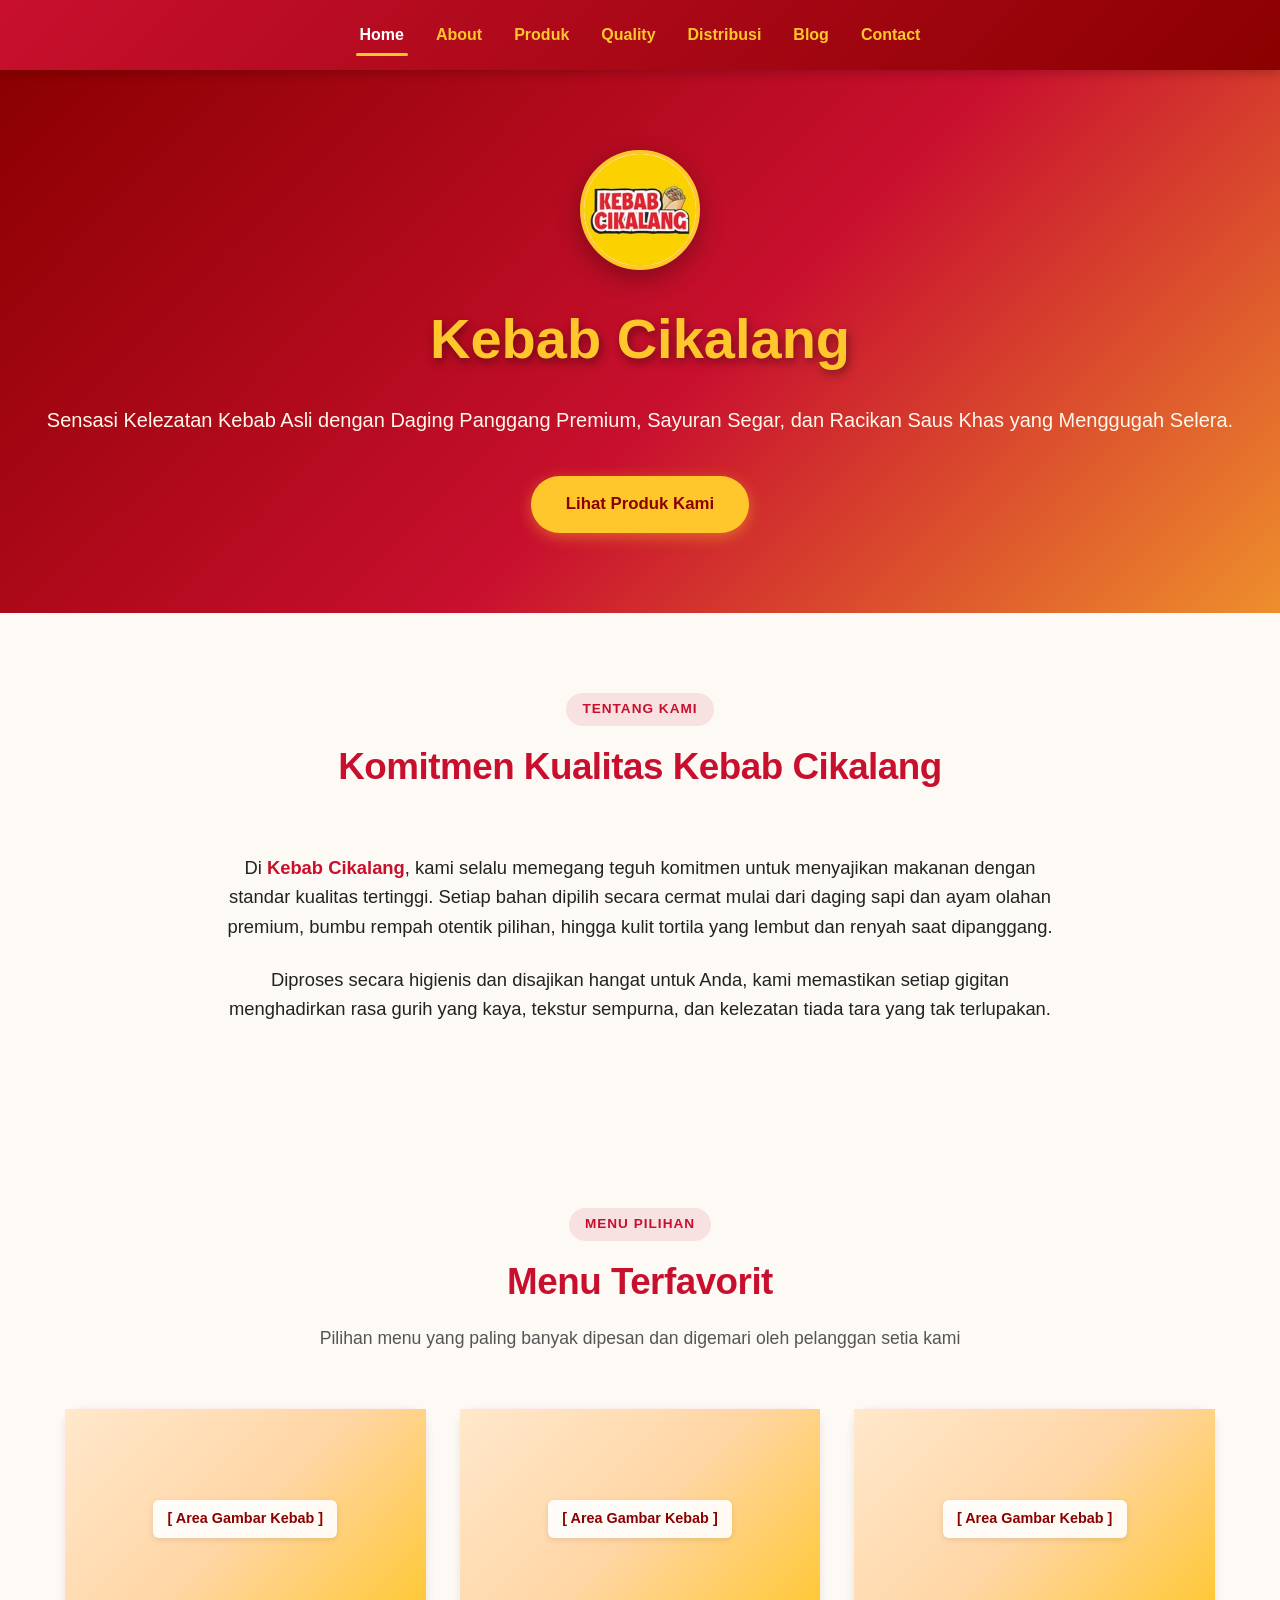
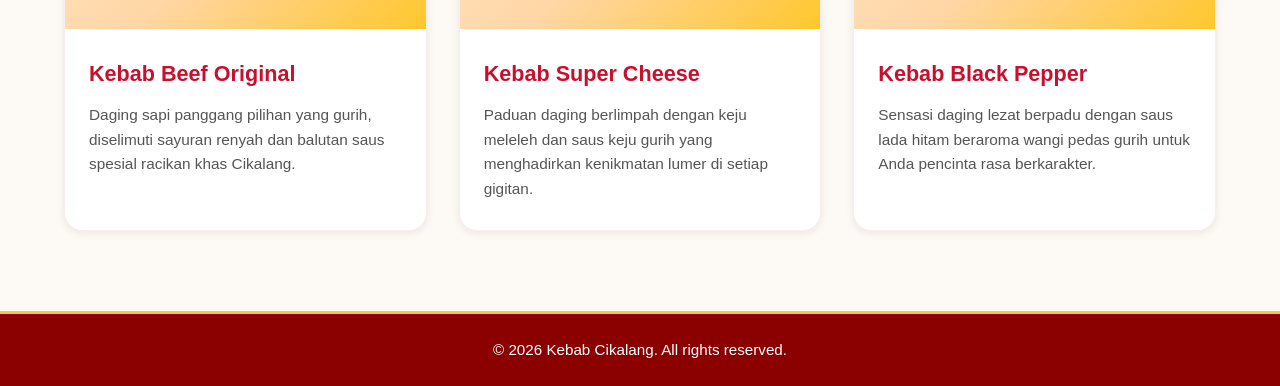
==== index.html @ d01268c8 "Commit pertama" ====
<!DOCTYPE html>
<html lang="id">
<head>
    <meta charset="UTF-8">
    <meta name="viewport" content="width=device-width, initial-scale=1.0">
    <title>Kebab Cikalang</title>
    <link rel="stylesheet" href="style.css">
</head>
<body>

    <!-- Header & Navigasi -->
    <header id="arfyn_header">
        <nav class="arfyn_navbar">

            <!-- Tombol Hamburger (Mobile) -->
            <button class="arfyn_hamburger" id="hamburger-btn" aria-label="Buka menu navigasi" aria-expanded="false">
                <span class="arfyn_bar"></span>
                <span class="arfyn_bar"></span>
                <span class="arfyn_bar"></span>
            </button>

            <!-- Daftar Menu Navigasi -->
            <ul class="arfyn_nav_menu" id="nav-menu">
                <li class="arfyn_nav_item"><a href="index.html" class="arfyn_nav_link active">Home</a></li>
                <li class="arfyn_nav_item"><a href="about.html" class="arfyn_nav_link">About</a></li>
                <li class="arfyn_nav_item"><a href="produk.html" class="arfyn_nav_link">Produk</a></li>
                <li class="arfyn_nav_item"><a href="quality.html" class="arfyn_nav_link">Quality</a></li>
                <li class="arfyn_nav_item"><a href="distribusi.html" class="arfyn_nav_link">Distribusi</a></li>
                <li class="arfyn_nav_item"><a href="blog.html" class="arfyn_nav_link">Blog</a></li>
                <li class="arfyn_nav_item"><a href="contact.html" class="arfyn_nav_link">Contact</a></li>
            </ul>
        </nav>
    </header>

    <!-- Konten Utama (Beranda) -->
    <main id="arfyn_main">
        <!-- 1. Hero Section -->
        <section class="arfyn_hero">
            <div class="arfyn_hero_content">
                <!-- Logo Bulat Kebab Cikalang -->
                <div class="arfyn_hero_logo">
                    <!-- Nanti masukkan file logo di atribut src, contoh: src="assets/logo.png" -->
                    <img src="assets/logo.jpg" alt="Logo Kebab Cikalang" class="arfyn_hero_logo_img" onerror="this.classList.add('img-fallback')">
                </div>

                <h1 class="arfyn_hero_title">Kebab Cikalang</h1>
                <p class="arfyn_hero_subtitle">
                    Sensasi Kelezatan Kebab Asli dengan Daging Panggang Premium, Sayuran Segar, dan Racikan Saus Khas yang Menggugah Selera.
                </p>
                <a href="produk.html" class="arfyn_btn arfyn_btn_primary">Lihat Produk Kami</a>
            </div>
        </section>

        <!-- 2. Sekilas Tentang Kami -->
        <section class="arfyn_about_section">
            <div class="arfyn_container">
                <div class="arfyn_section_heading">
                    <span class="arfyn_badge">Tentang Kami</span>
                    <h2 class="arfyn_section_title">Komitmen Kualitas Kebab Cikalang</h2>
                </div>
                <div class="arfyn_about_body">
                    <p>
                        Di <strong>Kebab Cikalang</strong>, kami selalu memegang teguh komitmen untuk menyajikan makanan dengan standar kualitas tertinggi. Setiap bahan dipilih secara cermat mulai dari daging sapi dan ayam olahan premium, bumbu rempah otentik pilihan, hingga kulit tortila yang lembut dan renyah saat dipanggang.
                    </p>
                    <p>
                        Diproses secara higienis dan disajikan hangat untuk Anda, kami memastikan setiap gigitan menghadirkan rasa gurih yang kaya, tekstur sempurna, dan kelezatan tiada tara yang tak terlupakan.
                    </p>
                </div>
            </div>
        </section>

        <!-- 3. Menu Andalan -->
        <section class="arfyn_menu_section">
            <div class="arfyn_container">
                <div class="arfyn_section_heading">
                    <span class="arfyn_badge">Menu Pilihan</span>
                    <h2 class="arfyn_section_title">Menu Terfavorit</h2>
                    <p class="arfyn_section_subtitle">Pilihan menu yang paling banyak dipesan dan digemari oleh pelanggan setia kami</p>
                </div>

                <div class="arfyn_grid_3">
                    <!-- Card 1 -->
                    <div class="arfyn_card">
                        <div class="arfyn_img_wrapper">
                            <!-- Nanti masukkan path gambar ke atribut src (misal: src="assets/kebab-beef.jpg") -->
                            <img src="" alt="Kebab Beef Original" class="arfyn_card_img">
                            <span class="arfyn_placeholder">[ Area Gambar Kebab ]</span>
                        </div>
                        <div class="arfyn_card_body">
                            <h3 class="arfyn_card_title">Kebab Beef Original</h3>
                            <p class="arfyn_card_desc">
                                Daging sapi panggang pilihan yang gurih, diselimuti sayuran renyah dan balutan saus spesial racikan khas Cikalang.
                            </p>
                        </div>
                    </div>

                    <!-- Card 2 -->
                    <div class="arfyn_card">
                        <div class="arfyn_img_wrapper">
                            <!-- Nanti masukkan path gambar ke atribut src (misal: src="assets/kebab-cheese.jpg") -->
                            <img src="" alt="Kebab Super Cheese" class="arfyn_card_img">
                            <span class="arfyn_placeholder">[ Area Gambar Kebab ]</span>
                        </div>
                        <div class="arfyn_card_body">
                            <h3 class="arfyn_card_title">Kebab Super Cheese</h3>
                            <p class="arfyn_card_desc">
                                Paduan daging berlimpah dengan keju meleleh dan saus keju gurih yang menghadirkan kenikmatan lumer di setiap gigitan.
                            </p>
                        </div>
                    </div>

                    <!-- Card 3 -->
                    <div class="arfyn_card">
                        <div class="arfyn_img_wrapper">
                            <!-- Nanti masukkan path gambar ke atribut src (misal: src="assets/kebab-blackpepper.jpg") -->
                            <img src="" alt="Kebab Black Pepper" class="arfyn_card_img">
                            <span class="arfyn_placeholder">[ Area Gambar Kebab ]</span>
                        </div>
                        <div class="arfyn_card_body">
                            <h3 class="arfyn_card_title">Kebab Black Pepper</h3>
                            <p class="arfyn_card_desc">
                                Sensasi daging lezat berpadu dengan saus lada hitam beraroma wangi pedas gurih untuk Anda pencinta rasa berkarakter.
                            </p>
                        </div>
                    </div>
                </div>
            </div>
        </section>
    </main>

    <!-- Footer -->
    <footer id="arfyn_footer">
        <div class="arfyn_footer_container">
            <p>&copy; 2026 Kebab Cikalang. All rights reserved.</p>
        </div>
    </footer>

    <script src="script.js"></script>
</body>
</html>
---- style.css ----
/* ========================================================
   Kebab Cikalang - Master Stylesheet (Refactored by Arfyn)
   ======================================================== */

/* 1. Variabel Global & Reset */
:root {
    --primary-red: #c8102e;
    --dark-red: #8b0000;
    --primary-yellow: #ffc72c;
    --hover-yellow: #ffe066;
    --text-light: #ffffff;
    --text-dark: #222222;
    --text-muted: #555555;
    --bg-light: #fdfaf6;
    --bg-white: #ffffff;
    --bg-gray-light: #f4f5f7;
    --border-gray: #e2e8f0;
    --nav-height: 70px;
    --transition: all 0.3s ease;
    --shadow-sm: 0 2px 8px rgba(0, 0, 0, 0.08);
    --shadow-md: 0 8px 24px rgba(200, 16, 46, 0.14);
    --gradient-img: linear-gradient(135deg, #ffe8cc 0%, #ffd6a5 50%, #ffc72c 100%);
}

* { margin: 0; padding: 0; box-sizing: border-box; }

body {
    font-family: -apple-system, BlinkMacSystemFont, "Segoe UI", Roboto, Oxygen, Ubuntu, Cantarell, "Open Sans", sans-serif;
    background-color: var(--bg-light);
    color: var(--text-dark);
    line-height: 1.6;
    display: flex;
    flex-direction: column;
    min-height: 100vh;
}

/* 2. Header & Navigasi */
#arfyn_header {
    background: linear-gradient(135deg, var(--primary-red), var(--dark-red));
    position: sticky;
    top: 0;
    width: 100%;
    z-index: 1000;
    box-shadow: 0 3px 10px rgba(0, 0, 0, 0.2);
}

.arfyn_navbar {
    display: flex;
    justify-content: center;
    align-items: center;
    max-width: 1200px;
    margin: 0 auto;
    padding: 0 1.5rem;
    height: var(--nav-height);
}

.arfyn_logo {
    color: var(--primary-yellow);
    font-size: 1.6rem;
    font-weight: 800;
    text-decoration: none;
    letter-spacing: 0.5px;
    transition: var(--transition);
}

.arfyn_logo:hover,
.arfyn_nav_link:hover,
.arfyn_nav_link.active {
    color: var(--text-light);
}

.arfyn_nav_menu {
    display: flex;
    align-items: center;
    list-style: none;
    gap: 1.5rem;
}

.arfyn_nav_link {
    color: var(--primary-yellow);
    text-decoration: none;
    font-size: 1rem;
    font-weight: 600;
    padding: 0.5rem 0.25rem;
    display: block;
    position: relative;
    transition: var(--transition);
}

.arfyn_nav_link::after {
    content: '';
    position: absolute;
    width: 0%;
    height: 3px;
    bottom: 0;
    left: 0;
    background-color: var(--primary-yellow);
    transition: var(--transition);
    border-radius: 2px;
}

.arfyn_nav_link:hover::after,
.arfyn_nav_link.active::after {
    width: 100%;
}

/* Tombol Hamburger Mobile */
.arfyn_hamburger {
    display: none;
    cursor: pointer;
    background: transparent;
    border: none;
    padding: 0.5rem;
    flex-direction: column;
    justify-content: space-between;
    width: 32px;
    height: 24px;
}

.arfyn_hamburger .arfyn_bar {
    display: block;
    width: 100%;
    height: 3px;
    background-color: var(--primary-yellow);
    border-radius: 3px;
    transition: var(--transition);
}

.arfyn_hamburger.active .arfyn_bar:nth-child(1) { transform: translateY(8px) rotate(45deg); background-color: var(--text-light); }
.arfyn_hamburger.active .arfyn_bar:nth-child(2) { opacity: 0; }
.arfyn_hamburger.active .arfyn_bar:nth-child(3) { transform: translateY(-8px) rotate(-45deg); background-color: var(--text-light); }

/* 3. Struktur Kontainer & Tipografi */
#arfyn_main {
    flex: 1;
    width: 100%;
}

.arfyn_container {
    max-width: 1200px;
    margin: 0 auto;
    padding: 0 1.5rem;
}

#arfyn_main > section { padding: 5rem 0; }

.arfyn_section_heading,
.arfyn_page_header {
    text-align: center;
    margin-bottom: 3.5rem;
}

.arfyn_badge {
    display: inline-block;
    background-color: rgba(200, 16, 46, 0.1);
    color: var(--primary-red);
    font-weight: 700;
    font-size: 0.85rem;
    padding: 0.35rem 1rem;
    border-radius: 50px;
    text-transform: uppercase;
    letter-spacing: 1px;
    margin-bottom: 0.75rem;
}

.arfyn_section_title {
    font-size: 2.3rem;
    color: var(--primary-red);
    font-weight: 800;
    margin-bottom: 0.75rem;
    letter-spacing: -0.5px;
}

.arfyn_section_subtitle {
    font-size: 1.1rem;
    color: var(--text-muted);
    max-width: 680px;
    margin: 0 auto;
}

/* 4. Hero & Banner Header */
.arfyn_hero {
    background: linear-gradient(135deg, var(--dark-red) 0%, var(--primary-red) 55%, var(--primary-yellow) 120%);
    color: var(--text-light);
    text-align: center;
    padding: 6rem 1.5rem;
}

.arfyn_hero_logo {
    width: 120px;
    height: 120px;
    border-radius: 50%;
    margin: 0 auto 1.5rem;
    background: linear-gradient(135deg, #ffffff 0%, #fff9eb 100%);
    border: 4px solid var(--primary-yellow);
    box-shadow: 0 8px 25px rgba(0, 0, 0, 0.3);
    display: flex;
    align-items: center;
    justify-content: center;
    overflow: hidden;
    position: relative;
    transition: var(--transition);
}

.arfyn_hero_logo:hover {
    transform: scale(1.05);
    border-color: #ffffff;
}

.arfyn_hero_logo_img {
    width: 100%;
    height: 100%;
    object-fit: cover;
    border-radius: 50%;
    display: block;
}

.arfyn_hero_logo_placeholder {
    color: var(--primary-red);
    font-size: 1rem;
    font-weight: 800;
    text-transform: uppercase;
    letter-spacing: 1px;
}

.arfyn_hero_title {
    font-size: 3.5rem;
    font-weight: 900;
    color: var(--primary-yellow);
    text-shadow: 2px 4px 10px rgba(0, 0, 0, 0.4);
    margin-bottom: 1.25rem;
}

.arfyn_hero_subtitle {
    font-size: 1.25rem;
    margin-bottom: 2.5rem;
    color: #fff8eb;
}

/* Banner Halaman Sub (About, Contact, Distribusi) */
.arfyn_page_banner {
    background-color: var(--primary-red);
    color: var(--text-light);
    text-align: center;
    padding: 5rem 1.5rem;
    box-shadow: 0 4px 15px rgba(200, 16, 46, 0.25);
}

.arfyn_page_banner_title {
    font-size: 3rem;
    font-weight: 900;
    color: var(--primary-yellow);
    margin-bottom: 0.75rem;
    text-shadow: 1px 2px 4px rgba(0, 0, 0, 0.3);
}

.arfyn_page_banner_desc {
    font-size: 1.2rem;
    color: var(--text-light);
    max-width: 700px;
    margin: 0 auto;
}

/* 5. Tombol (Buttons) */
.arfyn_btn {
    display: inline-block;
    padding: 0.95rem 2.2rem;
    border-radius: 50px;
    font-size: 1.05rem;
    font-weight: 700;
    text-decoration: none;
    cursor: pointer;
    transition: var(--transition);
    border: none;
    text-align: center;
}

.arfyn_btn_primary {
    background-color: var(--primary-yellow);
    color: var(--dark-red);
    box-shadow: 0 4px 15px rgba(255, 199, 44, 0.4);
}

.arfyn_btn_primary:hover {
    background-color: var(--text-light);
    color: var(--primary-red);
    transform: translateY(-3px);
}

.arfyn_btn_cta {
    background-color: var(--primary-red);
    color: var(--primary-yellow);
    padding: 1.15rem 3.5rem;
    font-size: 1.2rem;
    font-weight: 800;
    box-shadow: 0 6px 20px rgba(200, 16, 46, 0.35);
}

.arfyn_btn_cta:hover,
.arfyn_btn_submit:hover {
    background-color: var(--primary-yellow);
    color: var(--dark-red);
    transform: translateY(-3px);
}

/* 6. Card Base & Media Wrappers */
.arfyn_card,
.arfyn_product_card,
.arfyn_quality_card,
.arfyn_blog_card,
.arfyn_dist_card,
.arfyn_info_card,
.arfyn_form_card,
.arfyn_benefit_item {
    background-color: var(--bg-white);
    border-radius: 18px;
    box-shadow: var(--shadow-sm);
    border: 1px solid rgba(200, 16, 46, 0.08);
    transition: var(--transition);
}

.arfyn_card:hover,
.arfyn_product_card:hover,
.arfyn_quality_card:hover,
.arfyn_blog_card:hover,
.arfyn_benefit_item:hover {
    transform: translateY(-8px);
    box-shadow: var(--shadow-md);
    border-color: var(--primary-yellow);
}

.arfyn_img_wrapper {
    position: relative;
    width: 100%;
    height: 220px;
    background: var(--gradient-img);
    display: flex;
    align-items: center;
    justify-content: center;
    overflow: hidden;
}

.arfyn_card_img,
.arfyn_product_img,
.arfyn_about_img,
.arfyn_blog_img {
    width: 100%;
    height: 100%;
    object-fit: cover;
    display: block;
    transition: var(--transition);
}

.arfyn_card_img[src=""],
.img-fallback {
    display: none;
}

.arfyn_card:hover .arfyn_card_img,
.arfyn_product_card:hover .arfyn_product_img,
.arfyn_blog_card:hover .arfyn_blog_img {
    transform: scale(1.06);
}

.arfyn_placeholder {
    color: var(--dark-red);
    font-size: 0.9rem;
    font-weight: 700;
    padding: 0.45rem 0.9rem;
    background-color: rgba(255, 255, 255, 0.9);
    border-radius: 6px;
    box-shadow: 0 2px 6px rgba(0, 0, 0, 0.1);
}

.arfyn_card_body {
    padding: 1.75rem 1.5rem;
    display: flex;
    flex-direction: column;
    flex: 1;
}

.arfyn_card_title {
    font-size: 1.35rem;
    font-weight: 800;
    color: var(--primary-red);
    margin-bottom: 0.75rem;
    transition: var(--transition);
}

.arfyn_card:hover .arfyn_card_title,
.arfyn_product_card:hover .arfyn_card_title,
.arfyn_blog_card:hover .arfyn_card_title,
.arfyn_quality_card:hover .arfyn_card_title {
    color: var(--dark-red);
}

.arfyn_card_desc {
    color: var(--text-muted);
    font-size: 0.96rem;
    line-height: 1.6;
}

/* 7. Grid & Layout */
.arfyn_grid_3 {
    display: grid;
    grid-template-columns: repeat(3, 1fr);
    gap: 2rem;
}

.arfyn_grid_2 {
    display: grid;
    grid-template-columns: repeat(2, 1fr);
    gap: 2.5rem;
}

/* 8. Komponen Spesifik */

/* Beranda: Teks Tentang Singkat */
.arfyn_about_body {
    max-width: 850px;
    margin: 0 auto;
    text-align: center;
    font-size: 1.15rem;
}
.arfyn_about_body p { margin-bottom: 1.5rem; }
.arfyn_about_body strong { color: var(--primary-red); }

/* Produk: Label Harga */
.arfyn_product_header {
    display: flex;
    justify-content: space-between;
    align-items: flex-start;
    gap: 1rem;
    margin-bottom: 0.9rem;
}
.arfyn_product_price {
    font-size: 1.15rem;
    font-weight: 800;
    color: var(--primary-red);
    background: #fff4d9;
    border: 1px solid var(--primary-yellow);
    padding: 0.35rem 0.8rem;
    border-radius: 8px;
    white-space: nowrap;
    transition: var(--transition);
}
.arfyn_product_card:hover .arfyn_product_price {
    background-color: var(--primary-red);
    color: var(--primary-yellow);
}

/* About: Sejarah (Flexbox) & Visi Misi */
.arfyn_history_flex {
    display: flex;
    align-items: center;
    justify-content: space-between;
    gap: 3.5rem;
}
.arfyn_history_text { flex: 1.1; }
.arfyn_history_img { flex: 0.9; }
.arfyn_history_text p { font-size: 1.05rem; color: #444444; margin-bottom: 1.25rem; }
.arfyn_about_img_wrapper {
    height: 380px;
    border-radius: 18px;
    border: 3px solid rgba(200, 16, 46, 0.1);
    position: relative;
    width: 100%;
    background: var(--gradient-img);
    display: flex;
    align-items: center;
    justify-content: center;
    overflow: hidden;
}

.arfyn_vm_box {
    text-align: center;
    background-color: var(--bg-gray-light);
    border: 2px solid var(--border-gray);
    border-top: 5px solid var(--primary-red);
    border-radius: 20px;
    padding: 4rem 3rem;
    max-width: 950px;
    margin: 0 auto;
}
.arfyn_vision_block { margin-bottom: 3rem; }
.arfyn_vm_subtitle {
    font-size: 1.5rem;
    color: var(--dark-red);
    font-weight: 700;
    margin: 0 auto 1.25rem;
    position: relative;
    display: block;
    width: fit-content;
}
.arfyn_vm_subtitle::after {
    content: '';
    display: block;
    width: 40px;
    height: 3px;
    background-color: var(--primary-yellow);
    margin: 0.5rem auto 0;
    border-radius: 2px;
}
.arfyn_vm_text { font-size: 1.15rem; max-width: 750px; margin: 0 auto; }
.arfyn_mission_block {
    text-align: center;
    display: flex;
    flex-direction: column;
    align-items: center;
}
.arfyn_mission_list {
    list-style: none;
    max-width: 750px;
    margin: 0 auto;
    padding: 0;
    text-align: left;
}
.arfyn_mission_list li {
    font-size: 1.05rem;
    margin-bottom: 1rem;
    position: relative;
    padding-left: 1.75rem;
}
.arfyn_mission_list li::before {
    content: '';
    position: absolute;
    left: 0.25rem;
    top: 0.55rem;
    width: 9px;
    height: 9px;
    border-radius: 50%;
    background-color: var(--primary-red);
    box-shadow: 0 0 0 2px rgba(255, 199, 44, 0.4);
}

/* Kualitas & Benefit: Ikon Bundar */
.arfyn_quality_card {
    padding: 3rem 2rem;
    text-align: center;
    display: flex;
    flex-direction: column;
    align-items: center;
}
.arfyn_icon_wrapper {
    border-radius: 50%;
    background: var(--gradient-img);
    display: flex;
    align-items: center;
    justify-content: center;
    margin: 0 auto 1.5rem;
    box-shadow: 0 6px 15px rgba(255, 199, 44, 0.35);
    transition: var(--transition);
}
.arfyn_icon_wrapper_lg { width: 90px; height: 90px; border: 3px solid #ffffff; }
.arfyn_icon_wrapper_sm { width: 65px; height: 65px; margin-bottom: 1.25rem; }
.arfyn_quality_card:hover .arfyn_icon_wrapper_lg { transform: scale(1.1); }
.arfyn_quality_icon { width: 52px; height: 52px; object-fit: contain; }
.arfyn_benefit_icon { width: 36px; height: 36px; object-fit: contain; }

/* Distribusi: Cabang Grid & Platform Online */
.arfyn_dist_card { padding: 2.75rem 2.25rem; }
.arfyn_dist_title { font-size: 1.6rem; font-weight: 800; color: var(--primary-red); margin-bottom: 0.5rem; }
.arfyn_dist_desc { font-size: 0.98rem; color: var(--text-muted); margin-bottom: 2rem; }
.arfyn_branch_grid { display: grid; grid-template-columns: repeat(2, 1fr); gap: 0.9rem; }
.arfyn_branch_item {
    background-color: #fafafa;
    border: 1.5px solid #f0e6d6;
    border-left: 5px solid var(--primary-red);
    border-radius: 10px;
    padding: 0.85rem 1rem;
    font-size: 1rem;
    font-weight: 700;
    color: var(--text-dark);
    display: flex;
    align-items: center;
    transition: var(--transition);
}
.arfyn_branch_item:hover {
    background-color: #fff9ea;
    border-left-color: var(--primary-yellow);
    transform: translateY(-3px);
    color: var(--primary-red);
}

.arfyn_platform_list { display: flex; flex-direction: column; gap: 1.25rem; }
.arfyn_platform_item {
    background: linear-gradient(to right, rgba(0, 0, 0, 0.02), #ffffff);
    border-radius: 14px;
    padding: 1.35rem 1.5rem;
    box-shadow: var(--shadow-sm);
    transition: var(--transition);
    border-left: 6px solid var(--p-color, #cccccc);
}
.arfyn_platform_item:hover { transform: translateX(6px); }
.arfyn_platform_header { display: flex; justify-content: space-between; align-items: center; margin-bottom: 0.65rem; }
.arfyn_platform_logo {
    font-size: 0.95rem;
    font-weight: 800;
    color: #ffffff;
    padding: 0.3rem 0.85rem;
    border-radius: 6px;
    background-color: var(--p-color, #333333);
}
.arfyn_platform_status { font-size: 0.82rem; font-weight: 700; color: #555555; background-color: #f1f3f5; padding: 0.25rem 0.6rem; border-radius: 4px; }
.arfyn_platform_title { font-size: 1.15rem; font-weight: 700; color: var(--text-dark); margin-bottom: 0.35rem; }
.arfyn_platform_info { font-size: 0.95rem; color: var(--text-muted); line-height: 1.5; }

/* Identitas Brand Platform Delivery */
.arfyn_gofood { --p-color: #00aa13; }
.arfyn_grabfood { --p-color: #00b14f; }
.arfyn_shopeefood { --p-color: #ee4d2d; }

.arfyn_partnership { background-color: #fff9eb; border-top: 1px solid #fde4a6; }
.arfyn_partnership_box { text-align: center; max-width: 950px; margin: 0 auto; }
.arfyn_benefit_item { padding: 2.25rem 1.75rem; text-align: center; }
.arfyn_benefit_title { font-size: 1.25rem; font-weight: 700; color: var(--dark-red); margin-bottom: 0.6rem; }

/* Kontak: Kartu, WhatsApp, Map & Form */
.arfyn_info_card, .arfyn_form_card { padding: 3rem 2.5rem; }
.arfyn_info_item { margin-bottom: 1.5rem; }
.arfyn_info_label { font-size: 1.1rem; font-weight: 700; color: var(--dark-red); margin-bottom: 0.35rem; }
.arfyn_btn_wa {
    display: flex;
    align-items: center;
    justify-content: center;
    gap: 0.75rem;
    width: 100%;
    background-color: #25d366;
    color: #ffffff;
    font-size: 1.15rem;
    font-weight: 700;
    text-decoration: none;
    padding: 1.1rem 1.5rem;
    border-radius: 12px;
    box-shadow: 0 6px 20px rgba(37, 211, 102, 0.35);
    transition: var(--transition);
    margin: 1.75rem 0 2rem;
}
.arfyn_btn_wa:hover { background-color: #1ebe5d; transform: translateY(-3px); color: #ffffff; }
.arfyn_wa_icon { width: 24px; height: 24px; object-fit: contain; }

.arfyn_map {
    width: 100%;
    height: 250px;
    border-radius: 14px;
    overflow: hidden;
    border: 2px solid var(--border-gray);
    background-color: #e9ecef;
}
.arfyn_map iframe { width: 100%; height: 100%; border: 0; display: block; }
.arfyn_map_placeholder {
    width: 100%;
    height: 100%;
    display: flex;
    align-items: center;
    justify-content: center;
    text-align: center;
    padding: 1rem;
    color: var(--text-muted);
    font-size: 0.95rem;
    font-weight: 600;
    background: linear-gradient(135deg, #f8f9fa, #e9ecef);
}

.arfyn_form_desc { color: var(--text-muted); font-size: 1rem; margin-bottom: 2rem; }
.arfyn_form_group { margin-bottom: 1.5rem; }
.arfyn_form_label { display: block; font-size: 0.95rem; font-weight: 700; margin-bottom: 0.5rem; }
.arfyn_form_input, .arfyn_form_textarea {
    width: 100%;
    padding: 0.9rem 1.1rem;
    border: 1.5px solid #d1d5db;
    border-radius: 10px;
    background-color: #fafafa;
    color: var(--text-dark);
    font-size: 1rem;
    font-family: inherit;
    outline: none;
    transition: var(--transition);
}
.arfyn_form_textarea { resize: vertical; min-height: 130px; }
.arfyn_form_input:focus, .arfyn_form_textarea:focus {
    border-color: var(--primary-red);
    background-color: var(--bg-white);
    box-shadow: 0 0 0 4px rgba(200, 16, 46, 0.12);
}
.arfyn_btn_submit {
    width: 100%;
    background-color: var(--primary-red);
    color: var(--primary-yellow);
    font-size: 1.1rem;
    font-weight: 700;
    padding: 1rem;
    border-radius: 10px;
}

/* Blog: Tanggal & Baca Selengkapnya */
.arfyn_blog_date { font-size: 0.85rem; color: #777777; font-weight: 600; margin-bottom: 0.65rem; }
.arfyn_blog_readmore {
    font-size: 0.95rem;
    font-weight: 700;
    color: var(--primary-red);
    text-decoration: none;
    display: inline-flex;
    align-items: center;
    gap: 0.4rem;
    transition: var(--transition);
    width: fit-content;
}
.arfyn_blog_readmore:hover { color: var(--dark-red); transform: translateX(6px); }

/* 9. Footer */
#arfyn_footer {
    background-color: var(--dark-red);
    border-top: 3px solid var(--primary-yellow);
    color: var(--text-light);
    text-align: center;
    padding: 1.5rem 1rem;
    font-size: 0.95rem;
    margin-top: auto;
}

/* 10. Responsivitas Terpadu */

/* Tablet (Max 992px) */
@media screen and (max-width: 992px) {
    .arfyn_grid_3.arfyn_product_grid,
    .arfyn_grid_3.arfyn_quality_grid {
        grid-template-columns: repeat(2, 1fr);
        gap: 1.75rem;
    }
    .arfyn_history_flex { gap: 2.5rem; }
    .arfyn_about_img_wrapper { height: 320px; }
}

/* Layar Ponsel (Max 768px) */
@media screen and (max-width: 768px) {
    .arfyn_hamburger { display: flex; }
    .arfyn_nav_menu {
        position: fixed;
        left: -100%;
        top: var(--nav-height);
        flex-direction: column;
        background-color: var(--dark-red);
        width: 100%;
        text-align: center;
        gap: 0;
        box-shadow: 0 10px 15px rgba(0, 0, 0, 0.3);
        transition: left 0.35s ease-in-out;
        border-bottom: 3px solid var(--primary-yellow);
        padding: 1rem 0;
    }
    .arfyn_nav_menu.active { left: 0; }
    .arfyn_nav_item { width: 100%; }
    .arfyn_nav_link { padding: 1rem; font-size: 1.1rem; }
    .arfyn_nav_link::after { display: none; }
    .arfyn_nav_link:hover, .arfyn_nav_link.active {
        background-color: var(--primary-red);
        color: var(--primary-yellow);
    }

    #arfyn_main > section { padding: 3.5rem 0; }
    .arfyn_hero { padding: 4rem 1.25rem; }
    .arfyn_hero_logo { width: 95px; height: 95px; margin-bottom: 1.25rem; }
    .arfyn_hero_title { font-size: 2.3rem; }
    .arfyn_hero_subtitle { font-size: 1.05rem; }
    .arfyn_page_banner { padding: 3.5rem 1.25rem; }
    .arfyn_page_banner_title { font-size: 2.2rem; }
    .arfyn_page_banner_desc { font-size: 1rem; }
    .arfyn_section_title { font-size: 1.85rem; }

    .arfyn_history_flex { flex-direction: column; gap: 2rem; }
    .arfyn_history_img { order: 1; width: 100%; }
    .arfyn_history_text { order: 2; width: 100%; }
    .arfyn_about_img_wrapper { height: 240px; }

    .arfyn_grid_3,
    .arfyn_grid_2 {
        grid-template-columns: 1fr;
        gap: 1.5rem;
    }

    .arfyn_info_card,
    .arfyn_form_card,
    .arfyn_quality_card,
    .arfyn_dist_card,
    .arfyn_vm_box {
        padding: 2.25rem 1.5rem;
    }

    .arfyn_product_header {
        flex-direction: column;
        align-items: flex-start;
        gap: 0.5rem;
    }

    .arfyn_btn_cta {
        display: block;
        width: 100%;
        padding: 1.1rem 1.5rem;
        font-size: 1.1rem;
    }
}
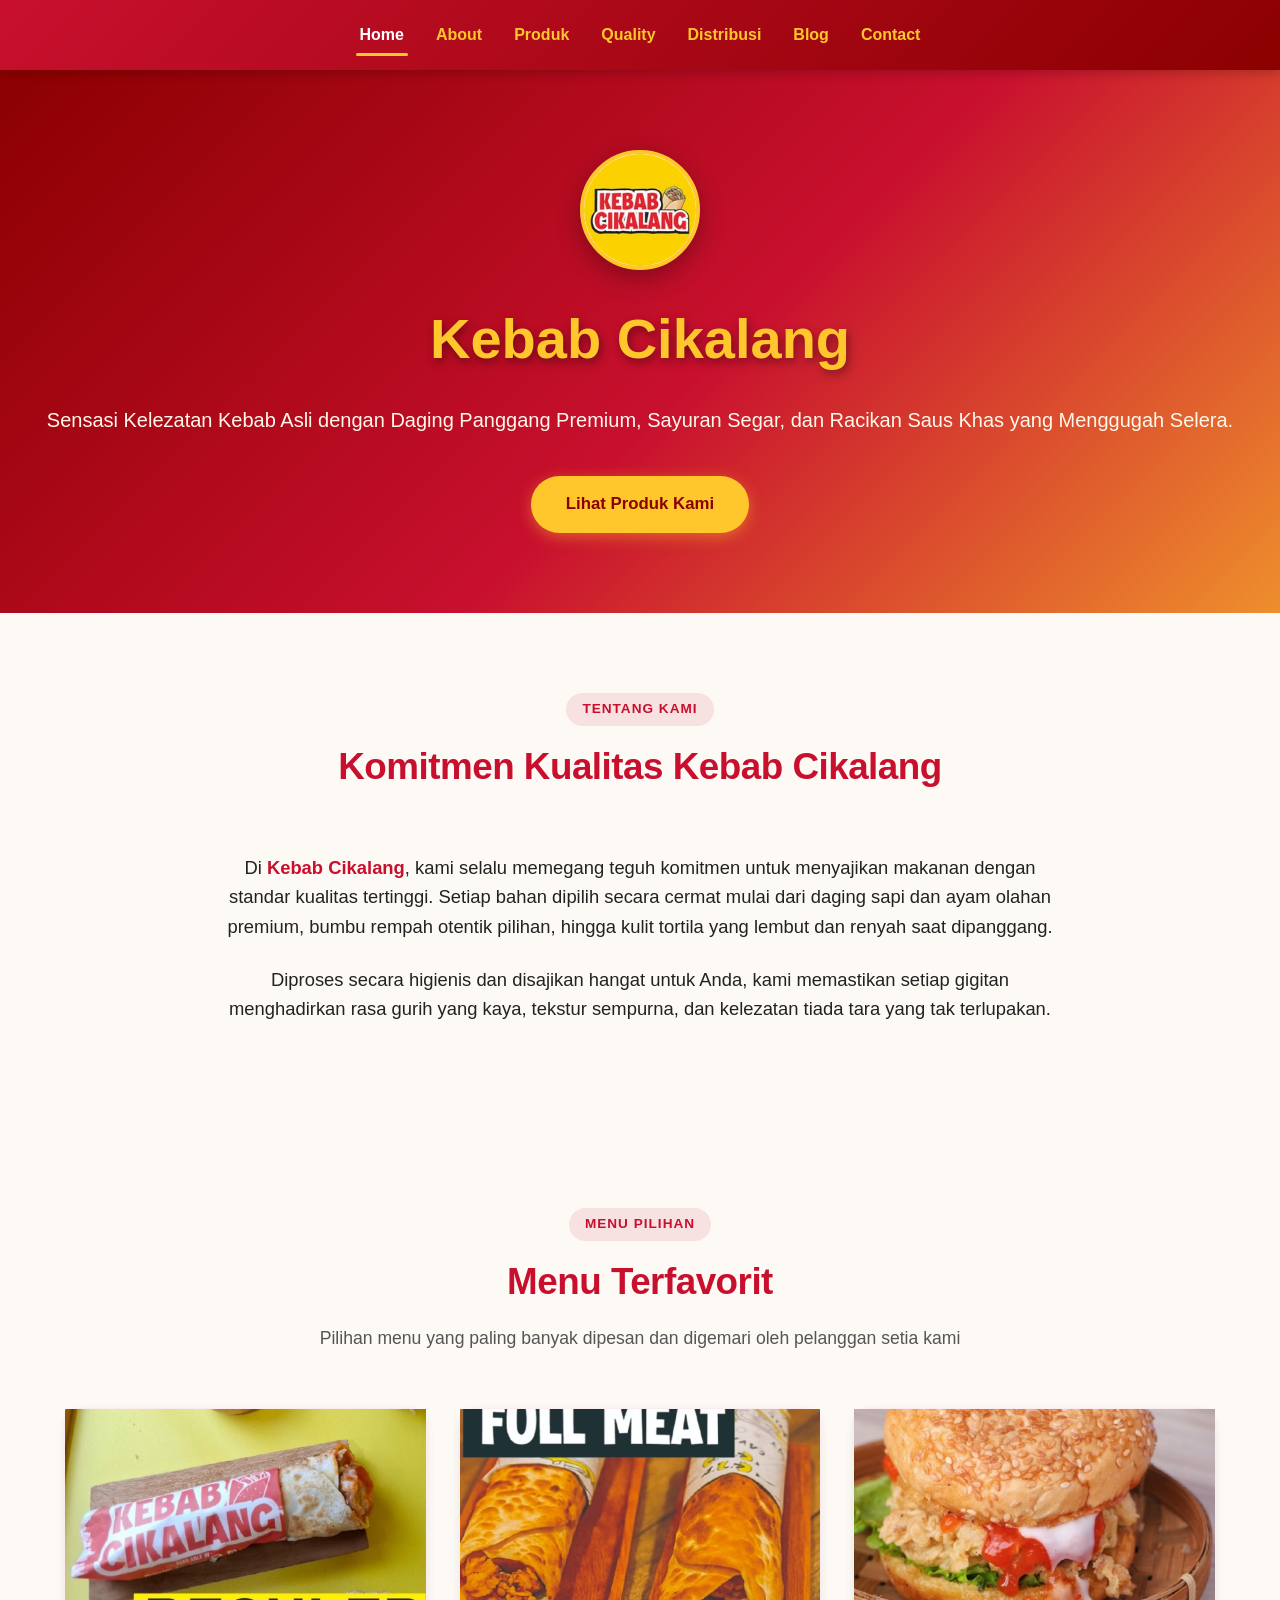
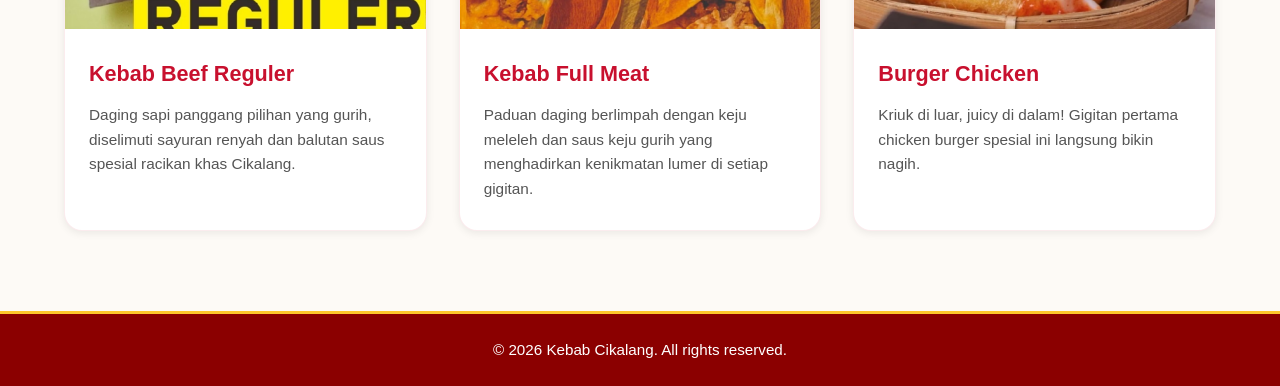
==== commit 2f0e88cc: "perkembangan.1" ====
--- a/index.html
+++ b/index.html
@@ -83,11 +83,10 @@
                     <div class="arfyn_card">
                         <div class="arfyn_img_wrapper">
                             <!-- Nanti masukkan path gambar ke atribut src (misal: src="assets/kebab-beef.jpg") -->
-                            <img src="" alt="Kebab Beef Original" class="arfyn_card_img">
-                            <span class="arfyn_placeholder">[ Area Gambar Kebab ]</span>
+                            <img src="assets/regulerb.jpeg" alt="Kebab Beef Original" class="arfyn_card_img">
                         </div>
                         <div class="arfyn_card_body">
-                            <h3 class="arfyn_card_title">Kebab Beef Original</h3>
+                            <h3 class="arfyn_card_title">Kebab Beef Reguler</h3>
                             <p class="arfyn_card_desc">
                                 Daging sapi panggang pilihan yang gurih, diselimuti sayuran renyah dan balutan saus spesial racikan khas Cikalang.
                             </p>
@@ -98,11 +97,10 @@
                     <div class="arfyn_card">
                         <div class="arfyn_img_wrapper">
                             <!-- Nanti masukkan path gambar ke atribut src (misal: src="assets/kebab-cheese.jpg") -->
-                            <img src="" alt="Kebab Super Cheese" class="arfyn_card_img">
-                            <span class="arfyn_placeholder">[ Area Gambar Kebab ]</span>
+                            <img src="assets/jumbom.jpeg" alt="Kebab Super Meat" class="arfyn_card_img">
                         </div>
                         <div class="arfyn_card_body">
-                            <h3 class="arfyn_card_title">Kebab Super Cheese</h3>
+                            <h3 class="arfyn_card_title">Kebab Full Meat</h3>
                             <p class="arfyn_card_desc">
                                 Paduan daging berlimpah dengan keju meleleh dan saus keju gurih yang menghadirkan kenikmatan lumer di setiap gigitan.
                             </p>
@@ -113,13 +111,12 @@
                     <div class="arfyn_card">
                         <div class="arfyn_img_wrapper">
                             <!-- Nanti masukkan path gambar ke atribut src (misal: src="assets/kebab-blackpepper.jpg") -->
-                            <img src="" alt="Kebab Black Pepper" class="arfyn_card_img">
-                            <span class="arfyn_placeholder">[ Area Gambar Kebab ]</span>
+                            <img src="assets/burgerch.jpeg" alt="Burger Chicken" class="arfyn_card_img">
                         </div>
                         <div class="arfyn_card_body">
-                            <h3 class="arfyn_card_title">Kebab Black Pepper</h3>
+                            <h3 class="arfyn_card_title">Burger Chicken</h3>
                             <p class="arfyn_card_desc">
-                                Sensasi daging lezat berpadu dengan saus lada hitam beraroma wangi pedas gurih untuk Anda pencinta rasa berkarakter.
+                                Kriuk di luar, juicy di dalam! Gigitan pertama chicken burger spesial ini langsung bikin nagih.
                             </p>
                         </div>
                     </div>
--- a/style.css
+++ b/style.css
@@ -616,7 +616,10 @@
 .arfyn_benefit_title { font-size: 1.25rem; font-weight: 700; color: var(--dark-red); margin-bottom: 0.6rem; }
 
 /* Kontak: Kartu, WhatsApp, Map & Form */
-.arfyn_info_card, .arfyn_form_card { padding: 3rem 2.5rem; }
+.arfyn_info_card, .arfyn_form_card {
+    padding: 3rem 2.5rem;
+    height: 100%;
+}
 .arfyn_info_item { margin-bottom: 1.5rem; }
 .arfyn_info_label { font-size: 1.1rem; font-weight: 700; color: var(--dark-red); margin-bottom: 0.35rem; }
 .arfyn_btn_wa {
